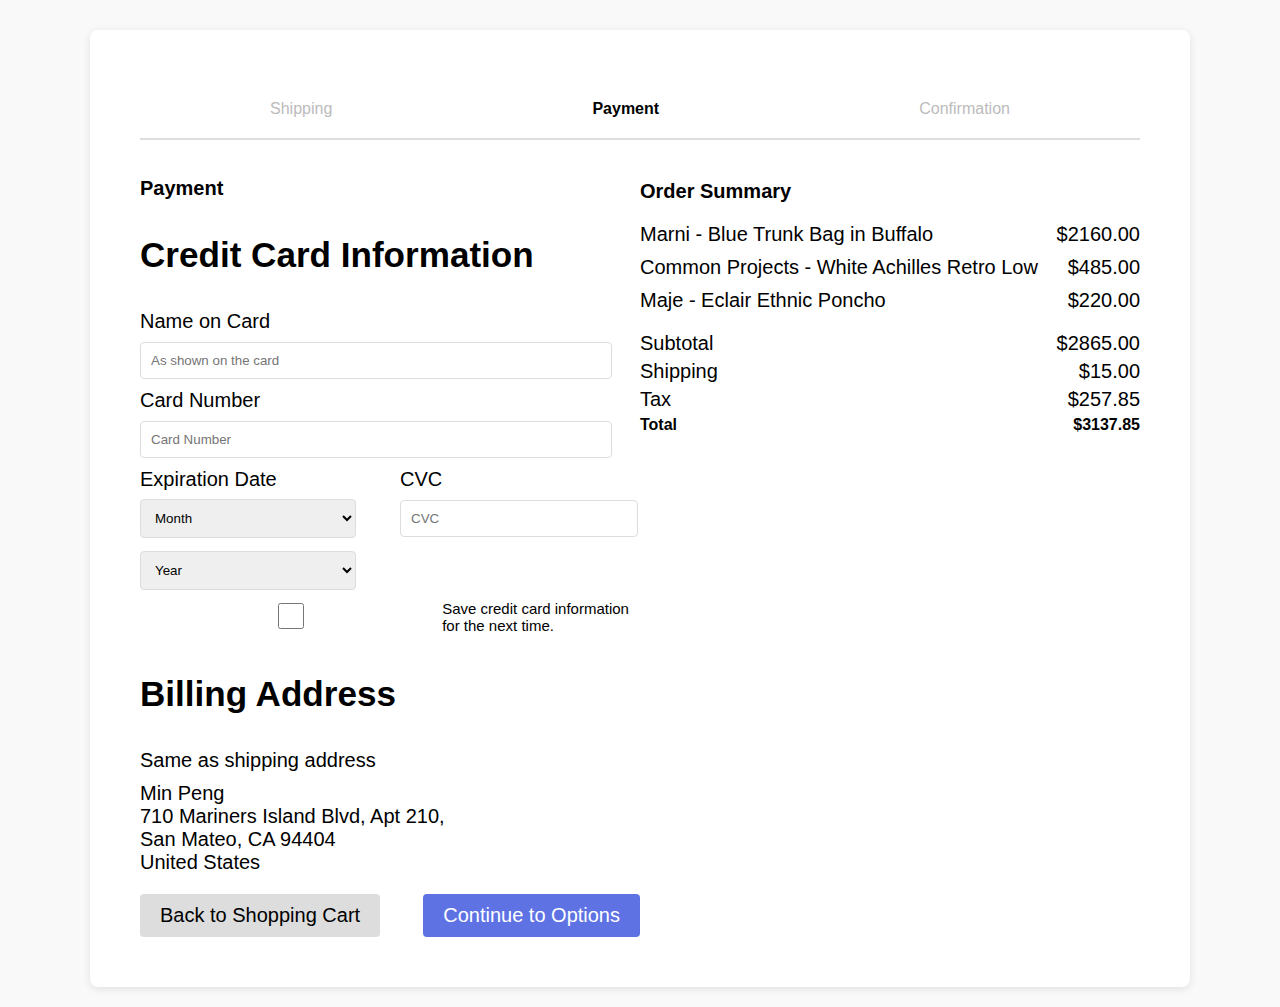
==== payment.html @ 08f206dc "Add files via upload" ====
<!DOCTYPE html>
<html lang="en">
<head>
  <meta charset="UTF-8">
  <meta name="viewport" content="width=device-width, initial-scale=1.0">
  <title>Payment Page</title>
  <link rel="stylesheet" href="payment.css">
</head>
<body>
  <div class="container">
    <div class="progress-bar">
      <span>Shipping</span>
      <span class="active">Payment</span>
      <span>Confirmation</span>
    </div>

    <div class="payment-section">
      <div class="payment-form">
        <h2>Payment</h2>
        <form>
          <div class="form-group">
            <h3>Credit Card Information</h3>
            <label for="name-on-card">Name on Card</label>
            <input type="text" id="name-on-card" placeholder="As shown on the card">
            
            <label for="card-number">Card Number</label>
            <input type="text" id="card-number" placeholder="Card Number">
            
            <div class="card-details">
              <div>
                <label for="exp-date">Expiration Date</label>
                <select id="exp-month">
                  <option>Month</option>
                  <option>01</option>
                  <option>02</option>
                  <option>03</option>
                  <!-- Add months -->
                </select>
                <select id="exp-year">
                  <option>Year</option>
                  <option>2024</option>
                  <option>2025</option>
                  <!-- Add years -->
                </select>
              </div>
              <div>
                <label for="cvc">CVC</label>
                <input type="text" id="cvc" placeholder="CVC">
              </div>
            </div>

            <div class="save-card">
                <input type="checkbox" id="save-card">
                <label for="save-card">Save credit card information for the next time.</label>
              </div>
            </div>

          <div class="form-group">
            <h3>Billing Address</h3>
           
            <label for="same-address">Same as shipping address</label>
            <p class="address">Min Peng<br>710 Mariners Island Blvd, Apt 210,<br>San Mateo, CA 94404<br>United States</p>
          </div>

          <div class="form-actions">
            <button type="button" class="back-btn">Back to Shopping Cart</button>
            <button type="submit" class="continue-btn">Continue to Options</button>
          </div>
        </form>
      </div>

      <div class="order-summary">
        <h3>Order Summary</h3>
        <ul>
          <li>Marni - Blue Trunk Bag in Buffalo <span>$2160.00</span></li>
          <li>Common Projects - White Achilles Retro Low <span>$485.00</span></li>
          <li>Maje - Eclair Ethnic Poncho <span>$220.00</span></li>
        </ul>
        <div class="summary-totals">
          <p>Subtotal <span>$2865.00</span></p>
          <p>Shipping <span>$15.00</span></p>
          <p>Tax <span>$257.85</span></p>
          <p class="total">Total <span>$3137.85</span></p>
        </div>
      </div>
    </div>
  </div>
</body>
</html>
---- payment.css ----
body {
    font-family: Arial, sans-serif;
    margin: 0;
    margin-top: 30px;
    padding: 0;
    background-color: #f9f9f9;
    font-size: 40px;
  }
  
  .container {
    max-width: 1000px;
    margin: 20px auto;
    padding: 50px;
    background: #fff;
    border-radius: 8px;
    box-shadow: 0 2px 8px rgba(0, 0, 0, 0.1);
    font-size: 30px;
  }
  
  .progress-bar {
    display: flex;
    justify-content: space-around;
    padding: 20px 0;
    border-bottom: 2px solid #ddd;
    margin-bottom: 20px;
  }
  
  .progress-bar span {
    font-size: 16px;
    color: #bbb;
  }
  
  .progress-bar .active {
    color: #000;
    font-weight: bold;
  }
  
  .payment-section {
    display: flex;
    justify-content: space-between;
  }
  
  .payment-form, .order-summary {
    width: 60%;
  }
  
  .payment-form h2, .order-summary h3 {
    font-size: 20px;
    margin-bottom: 10px;
  }
  
  .form-group {
    margin-bottom: 20px;
  }
  
  label {
    display: block;
    font-size: 20px;
    margin-bottom: 5px;
  }
  
  input, select, textarea {
    width: 90%;
    padding: 10px;
    margin-bottom: 10px;
    border: 1px solid #ddd;
    border-radius: 4px;
  }
  
  .card-details {
    display: flex;
    justify-content: space-between;
  }
  
  .card-details > div {
    width: 48%;
  }
  
  .save-card {
    display: flex;
    align-items: left;
    margin-bottom: 10px;

  }
  
  .save-card label {
    margin-left: 1px;
    font-size:15px;
  }
  
  .address {
    font-size: 20px;
    margin-top: 10px;
  }
  
  .form-actions {
    display: flex;
    justify-content: space-between;
  }
  
  .back-btn, .continue-btn {
    padding: 10px 20px;
    border: none;
    border-radius: 4px;
    font-size: 20px;
    cursor: pointer;
  }
  
  .back-btn {
    background-color: #ddd;
  }
  
  .continue-btn {
    background-color: #5e72e4;
    color: #fff;
  }
  
  .order-summary ul {
    list-style: none;
    padding: 0;
    font-size: 20px;
  }
  
  .order-summary ul li {
    display: flex;
    justify-content: space-between;
    margin-bottom: 10px;
    font-size: 20px;
  }
  
  .summary-totals {
    margin-top: 20px;
    font-size: 20px;
  }
  
  .summary-totals p {
    display: flex;
    justify-content: space-between;
    margin: 5px 0;
  }
  
  .summary-totals .total {
    font-size: 16px;
    font-weight: bold;
  }
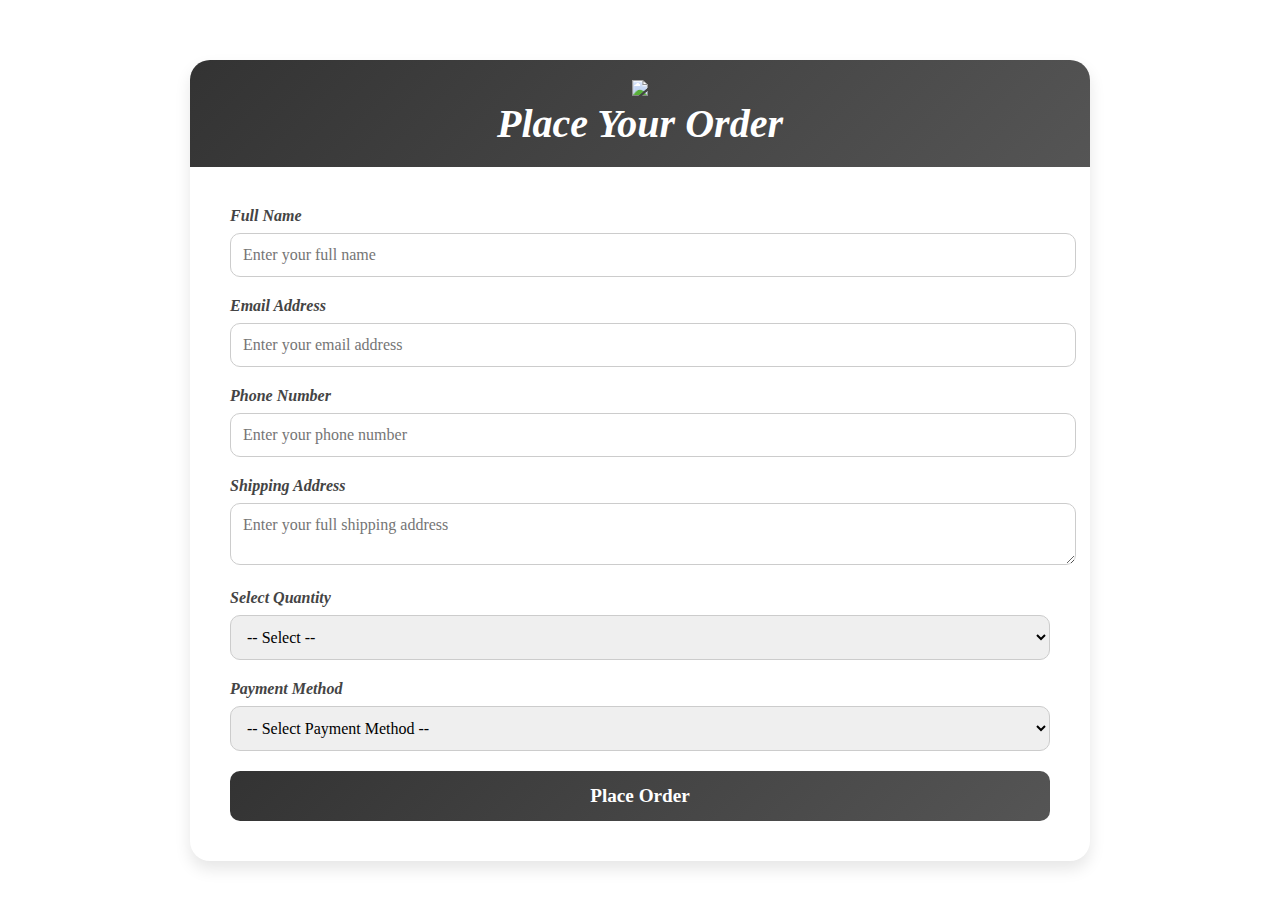
==== commit 7dd15b70: "Update payment.html" ====
--- a/payment.html
+++ b/payment.html
@@ -1,89 +1,328 @@
 <!DOCTYPE html>
 <html lang="en">
 <head>
-  <meta charset="UTF-8">
-  <meta name="viewport" content="width=device-width, initial-scale=1.0">
-  <title>Payment Page</title>
-  <link rel="stylesheet" href="payment.css">
+    <meta charset="UTF-8">
+    <meta name="viewport" content="width=device-width, initial-scale=1.0">
+    <title>PAYMENT</title>
+    <link href="https://fonts.googleapis.com/css2?family=Playfair+Display:wght@400;700&display=swap" rel="stylesheet">
+    <link rel="stylesheet" href="https://cdnjs.cloudflare.com/ajax/libs/font-awesome/6.5.1/css/all.min.css">
+    <style>
+        body {
+            font-family:Cambria, Cochin, Georgia, Times, 'Times New Roman', serif;
+            margin: 0;
+            padding: 0;
+            background: url(back.avif)no-repeat center center/cover;;
+            color: black;
+            font-style: oblique;
+        }
+
+        .order-form-container {
+            max-width: 900px;
+            margin: 60px auto;
+            background: #fff;
+            border-radius: 20px;
+            box-shadow: 0 8px 16px rgba(0, 0, 0, 0.1);
+            overflow: hidden;
+        }
+
+        .order-form-header {
+            background: linear-gradient(135deg, #333, #555);
+            color: #fff;
+            text-align: center;
+            padding: 20px 10px;
+            font-family: Georgia, 'Times New Roman', Times, serif;
+            
+        }
+        .order-form-header img{
+            width: 10%;
+            overflow: hidden;
+        }
+
+        .order-form-header h1 {
+            margin: 0;
+            font-size: 2.5rem;
+        }
+
+        .order-form-header p {
+            font-size: 1rem;
+            margin: 5px 0 0;
+            color: pink;
+        }
+
+        .order-form-container .form-content {
+            padding: 40px;
+        }
+
+        .order-form-container .form-group {
+            margin-bottom: 20px;
+        }
+
+        .order-form-container label {
+
+            display: block;
+            font-weight: bold;
+            margin-bottom: 8px;
+            color: #444;
+        }
+
+        .order-form-container input,
+        .order-form-container select,
+        .order-form-container textarea {
+            width: 100%;
+            font-family: Cambria, Cochin, Georgia, Times, 'Times New Roman', serif ;
+            padding: 12px;
+            border: 1px solid #ccc;
+            border-radius: 10px;
+            font-size: 1rem;
+        }
+
+        .order-form-container button {
+            width: 100%;
+            padding: 14px;
+            background: linear-gradient(135deg, #333, #555);
+            color: #fff;
+            border: none;
+            border-radius: 10px;
+            font-family: Georgia, 'Times New Roman', Times, serif;
+            font-size: 1.2rem;
+            font-weight: bold;
+            cursor: pointer;
+            transition: background-color 0.3s ease;
+        }
+
+        .order-form-container button:hover {
+            background: linear-gradient(135deg, #555, #777);
+        }
+
+        .popup-overlay {
+            display: none;
+            position: fixed;
+            top: 0;
+            left: 0;
+            width: 100%;
+            height: 100%;
+            background: rgba(0, 0, 0, 0.5);
+            z-index: 1000;
+        }
+
+        .popup-card {
+            position: fixed;
+            top: 50%;
+            left: 50%;
+            transform: translate(-50%, -50%);
+            background: #fff;
+            padding: 30px 20px;
+            border-radius: 15px;
+            text-align: center;
+            box-shadow: 0 8px 16px rgba(0, 0, 0, 0.2);
+        }
+
+        .popup-card h2 {
+            font-size: 1.8rem;
+            margin-bottom: 15px;
+            color: #333;
+        }
+
+        .popup-card p {
+            margin-bottom: 20px;
+            color: #555;
+        }
+
+        .popup-card button {
+            background: linear-gradient(135deg, #555, #777);
+            color: #fff;
+            border: none;
+            border-radius: 10px;
+            padding: 10px 20px;
+            font-size: 1rem;
+            cursor: pointer;
+        }
+
+        .popup-card button:hover {
+            background: linear-gradient(135deg, #777, #999);
+        }
+
+        #paymentFormContainer {
+            margin-top: 20px;
+            display: none;
+        }
+
+        #paymentFormContainer h3 {
+            margin-bottom: 10px;
+        }
+       
+        @media (max-width: 768px) {
+    .order-form-container {
+        width: 90%; /* Make the form take up 90% of the screen width */
+        margin: 20px auto; /* Adjust margin for better spacing */
+    }
+
+    .product-image {
+        width: 80px; /* Reduce the product image size */
+        height: 80px;
+    }
+
+    .order-form-header h1 {
+        font-size: 2rem; /* Make the header text smaller */
+    }
+
+    .order-form-header p {
+        font-size: 0.9rem; /* Reduce the subheading font size */
+    }
+
+    .order-form-container input,
+    .order-form-container select,
+    .order-form-container textarea {
+        font-size: 0.9rem; /* Make input text smaller */
+    }
+
+    .order-form-container button {
+        font-size: 1rem; /* Adjust button text size */
+    }
+}
+
+    </style>
 </head>
 <body>
-  <div class="container">
-    <div class="progress-bar">
-      <span>Shipping</span>
-      <span class="active">Payment</span>
-      <span>Confirmation</span>
+
+<div class="order-form-container">
+    <div class="order-form-header">
+        <img src="logo.jpeg">
+        <h1>Place Your Order</h1>
+       
     </div>
-
-    <div class="payment-section">
-      <div class="payment-form">
-        <h2>Payment</h2>
-        <form>
-          <div class="form-group">
-            <h3>Credit Card Information</h3>
-            <label for="name-on-card">Name on Card</label>
-            <input type="text" id="name-on-card" placeholder="As shown on the card">
-            
-            <label for="card-number">Card Number</label>
-            <input type="text" id="card-number" placeholder="Card Number">
-            
-            <div class="card-details">
-              <div>
-                <label for="exp-date">Expiration Date</label>
-                <select id="exp-month">
-                  <option>Month</option>
-                  <option>01</option>
-                  <option>02</option>
-                  <option>03</option>
-                  <!-- Add months -->
+    
+    <div class="form-content">
+        <form id="orderForm">
+            <div class="form-group">
+                <label for="name">Full Name</label>
+                <input type="text" id="name" name="name" placeholder="Enter your full name" required>
+            </div>
+            <div class="form-group">
+                <label for="email">Email Address</label>
+                <input type="email" id="email" name="email" placeholder="Enter your email address" required>
+            </div>
+            <div class="form-group">
+                <label for="phone">Phone Number</label>
+                <input type="tel" id="phone" name="phone" placeholder="Enter your phone number" required>
+            </div>
+            <div class="form-group">
+                <label for="address">Shipping Address</label>
+                <textarea id="address" name="address" placeholder="Enter your full shipping address" required></textarea>
+            </div>
+            <div class="form-group">
+                <label for="watch-model">Select Quantity</label>
+                <select id="watch-model" name="watch_model" required>
+                    <option value="">-- Select --</option>
+                    <option value="model1">1</option>
+                    <option value="model2">2</option>
+                    <option value="model3">3</option>
+                    <option value="model4">4</option>
                 </select>
-                <select id="exp-year">
-                  <option>Year</option>
-                  <option>2024</option>
-                  <option>2025</option>
-                  <!-- Add years -->
+            </div>
+
+            <div class="form-group">
+                <label for="payment">Payment Method</label>
+                <select id="payment" name="payment_method" required>
+                    <option value="">-- Select Payment Method --</option>
+                    <option value="credit_card">Credit Card</option>
+                    <option value="paypal">PayPal</option>
+                    <option value="bank_transfer">Bank Transfer</option>
+                    <option value="cod">Cash on Delivery</option>
                 </select>
-              </div>
-              <div>
-                <label for="cvc">CVC</label>
-                <input type="text" id="cvc" placeholder="CVC">
-              </div>
-            </div>
-
-            <div class="save-card">
-                <input type="checkbox" id="save-card">
-                <label for="save-card">Save credit card information for the next time.</label>
-              </div>
-            </div>
-
-          <div class="form-group">
-            <h3>Billing Address</h3>
-           
-            <label for="same-address">Same as shipping address</label>
-            <p class="address">Min Peng<br>710 Mariners Island Blvd, Apt 210,<br>San Mateo, CA 94404<br>United States</p>
-          </div>
-
-          <div class="form-actions">
-            <button type="button" class="back-btn">Back to Shopping Cart</button>
-            <button type="submit" class="continue-btn">Continue to Options</button>
-          </div>
+            </div>
+
+            <div id="paymentFormContainer">
+                <div id="creditCardForm" style="display: none;">
+                    <h3>Credit Card Details</h3>
+                    <div class="form-group">
+                        <label for="cc-number">Card Number</label>
+                        <input type="text" id="cc-number" name="cc_number" placeholder="Enter your card number">
+                    </div>
+                    <div class="form-group">
+                        <label for="cc-expiry">Expiry Date</label>
+                        <input type="text" id="cc-expiry" name="cc_expiry" placeholder="MM/YY">
+                    </div>
+                    <div class="form-group">
+                        <label for="cc-cvv">CVV</label>
+                        <input type="text" id="cc-cvv" name="cc_cvv" placeholder="Enter CVV">
+                    </div>
+                </div>
+
+                <div id="paypalForm" style="display: none;">
+                    <h3>PayPal Details</h3>
+                    <div class="form-group">
+                        <label for="paypal-email">PayPal Email</label>
+                        <input type="email" id="paypal-email" name="paypal_email" placeholder="Enter your PayPal email">
+                    </div>
+                </div>
+
+                <div id="bankTransferForm" style="display: none;">
+                    <h3>Bank Transfer Instructions</h3>
+                    <p>Please transfer the amount to the following bank account:</p>
+                    <p>Bank: ABC Bank</p>
+                    <p>Account Number: 1234567890</p>
+                    <p>IFSC Code: ABCD0123456</p>
+                </div>
+            </div>
+
+            <button type="submit">Place Order</button>
         </form>
-      </div>
-
-      <div class="order-summary">
-        <h3>Order Summary</h3>
-        <ul>
-          <li>Marni - Blue Trunk Bag in Buffalo <span>$2160.00</span></li>
-          <li>Common Projects - White Achilles Retro Low <span>$485.00</span></li>
-          <li>Maje - Eclair Ethnic Poncho <span>$220.00</span></li>
-        </ul>
-        <div class="summary-totals">
-          <p>Subtotal <span>$2865.00</span></p>
-          <p>Shipping <span>$15.00</span></p>
-          <p>Tax <span>$257.85</span></p>
-          <p class="total">Total <span>$3137.85</span></p>
-        </div>
-      </div>
     </div>
-  </div>
+</div>
+
+<div class="popup-overlay" id="popupOverlay">
+    <div class="popup-card">
+        <h2>Order Placed Successfully!</h2>
+        <p>Thank you for your purchase. Your luxury watch will be shipped soon.</p>
+        <button onclick="closePopup()">Close</button>
+    </div>
+</div>
+
+<script>
+    const paymentSelect = document.getElementById('payment');
+    const paymentFormContainer = document.getElementById('paymentFormContainer');
+    const creditCardForm = document.getElementById('creditCardForm');
+    const paypalForm = document.getElementById('paypalForm');
+    const bankTransferForm = document.getElementById('bankTransferForm');
+    const orderForm = document.getElementById('orderForm');
+    const popupOverlay = document.getElementById('popupOverlay');
+
+    paymentSelect.addEventListener('change', function () {
+        creditCardForm.style.display = 'none';
+        paypalForm.style.display = 'none';
+        bankTransferForm.style.display = 'none';
+        paymentFormContainer.style.display = 'block';
+
+        const selectedPayment = paymentSelect.value;
+        if (selectedPayment === 'credit_card') {
+            creditCardForm.style.display = 'block';
+        } else if (selectedPayment === 'paypal') {
+            paypalForm.style.display = 'block';
+        } else if (selectedPayment === 'bank_transfer') {
+            bankTransferForm.style.display = 'block';
+        } else {
+            paymentFormContainer.style.display = 'none';
+        }
+    });
+
+    orderForm.addEventListener('submit', function (e) {
+        e.preventDefault();
+        popupOverlay.style.display = 'block';
+    });
+
+    function closePopup() {
+        popupOverlay.style.display = 'none';
+    }
+</script>
+<script>
+    orderForm.addEventListener('submit', function (e) {
+    e.preventDefault();
+    popupOverlay.style.display = 'block';
+    setTimeout(() => {
+        window.location.href = 'index.html'; 
+    }, 3000);
+});
+</script>
 </body>
-</html>+</html>
